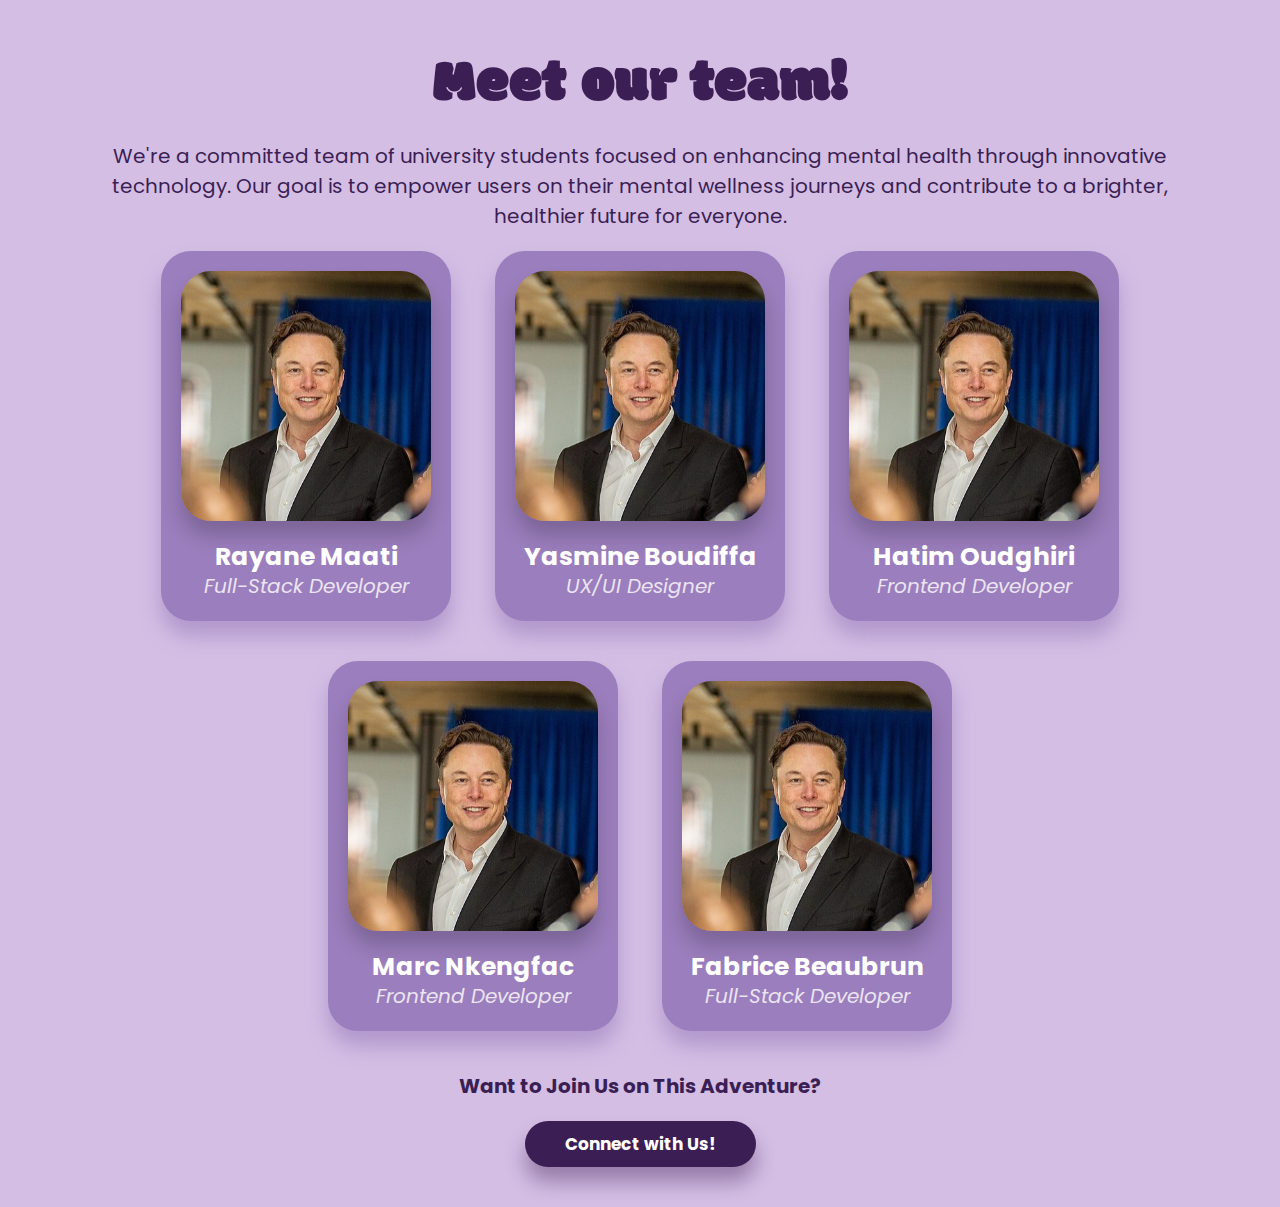
==== about.html @ d1cfefa1 "Responsiveness Fixed v2" ====
<!DOCTYPE html>
<html lang="en">
<head>
    <meta charset="UTF-8">
    <meta name="viewport" content="width=device-width, initial-scale=1.0">
    <title>About Us</title>
    <style>
        @import url('https://fonts.googleapis.com/css2?family=Modak&display=swap');
        @import url('https://fonts.googleapis.com/css2?family=Poppins:ital,wght@0,100;0,200;0,300;0,400;0,500;0,600;0,700;0,800;0,900;1,100;1,200;1,300;1,400;1,500;1,600;1,700;1,800;1,900&family=Rowdies:wght@300;400;700&display=swap');
        body{
            font-family: "Poppins";
            margin: 0;
            padding: 0;
            background-color: #D4BEE4;
        }
        .title{
            font-family: "Modak", system-ui;
            font-weight: 400;
            font-style: normal;

            font-size: 60px;
            text-align: center;
            color: #3B1E54;
        }
        .desc{
            margin: 0 90px;
            text-align: center;
            color: #3B1E54;
            font-family: "Poppins";
            font-size: 20px;
            margin-top: -30px;
        }
        .teamCards{
            text-align: center;
        }
        .memberCard{
            background-color: #9B7EBD;
            width: max-content;
            padding: 10px;
            border-radius: 30px;
            text-align: center;
            display: inline-block;
            color: white;
            margin: 20px;
            cursor: pointer;
            box-shadow: 0px 15px 20px rgba(155, 126, 189, .6);
            transition: transform .3s ease-in;
        }
        .memberCard:hover{
            background-color: rgba(155, 126, 189, .9);
            box-shadow: 0px 15px 20px rgba(155, 126, 189, .75);
            transition: ease-in-out;
            transform: translateY(-10px);
            transition: transform .3s ease-in;
        }
        .memberPic{
            width: 250px;
            height: 250px;
            border-radius: 30px;
            margin: 10px;
            box-shadow: 0px 15px 20px rgba(0, 0, 0, 0.2);
        }
        .memberName{
            font-size: 25px;
            font-weight: bold;
        }
        .memberPosition{
            font-size: 20px;
            margin: 10px;
            font-style: italic;
            opacity: .8;
            margin-top: -5px;
        }
        .joinUs button{
            background-color: #3B1E54;
            border: none;
            border-radius: 40px;
            padding: 10px 40px;
            font-size: 17px;
            box-shadow: 0px 15px 20px rgba(59, 30, 84, 0.4);
            font-weight: bold;
            color: white;
            font-family: "Poppins";
            cursor: pointer;
        }
        .joinUs button:hover{
            box-shadow: 0px 15px 20px rgba(59, 30, 84, .5);
            background-color: rgba(59, 30, 84, .95);
        }
        .joinUs p{
            font-size: 20px;
            color:  #3B1E54;
            font-weight: bold;
        }
        .footer{
            height: 40px;
        }
        @media only screen and (max-width: 600px) {
            .title{
                font-size: 50px;
                margin: 20px;
            }
            .desc{
                font-size: 15px;
                margin: 15px 30px;
            }
            .memberCard{
                transform: scale(0.85);
                margin: -10px;
            }
            .memberCard:hover{
                transform: scale(0.9);
            }
        }
    </style>
</head>
<body>
    <h1 class="title">Meet our team!</h1>
    <p class="desc">We're a committed team of university students focused on enhancing mental health through innovative technology. Our goal is to empower users on their mental wellness journeys and contribute to a brighter, healthier future for everyone.</p>
    <div class="teamCards">
        <div class="memberCard">
            <img class="memberPic" src="imgs/preview.jpg">
            <div class="memberName">Rayane Maati</div>
            <div class="memberPosition">Full-Stack Developer</div>
        </div>

        <div class="memberCard">
            <img class="memberPic" src="imgs/preview.jpg">
            <div class="memberName">Yasmine Boudiffa</div>
            <div class="memberPosition">UX/UI Designer</div>
        </div>

        <div class="memberCard">
            <img class="memberPic" src="imgs/preview.jpg">
            <div class="memberName">Hatim Oudghiri</div>
            <div class="memberPosition">Frontend Developer</div>
        </div>

        <div class="memberCard">
            <img class="memberPic" src="imgs/preview.jpg">
            <div class="memberName">Marc Nkengfac</div>
            <div class="memberPosition">Frontend Developer</div>
        </div>

        <div class="memberCard">
            <img class="memberPic" src="imgs/preview.jpg">
            <div class="memberName">Fabrice Beaubrun</div>
            <div class="memberPosition">Full-Stack Developer</div>
        </div>

        <div class="joinUs">
            <p>Want to Join Us on This Adventure?</p>
            <button onclick="location.href='./contact.html'">Connect with Us!</button>
        </div>
        <div class="footer">
        </div>
    </div>
</body>
</html>
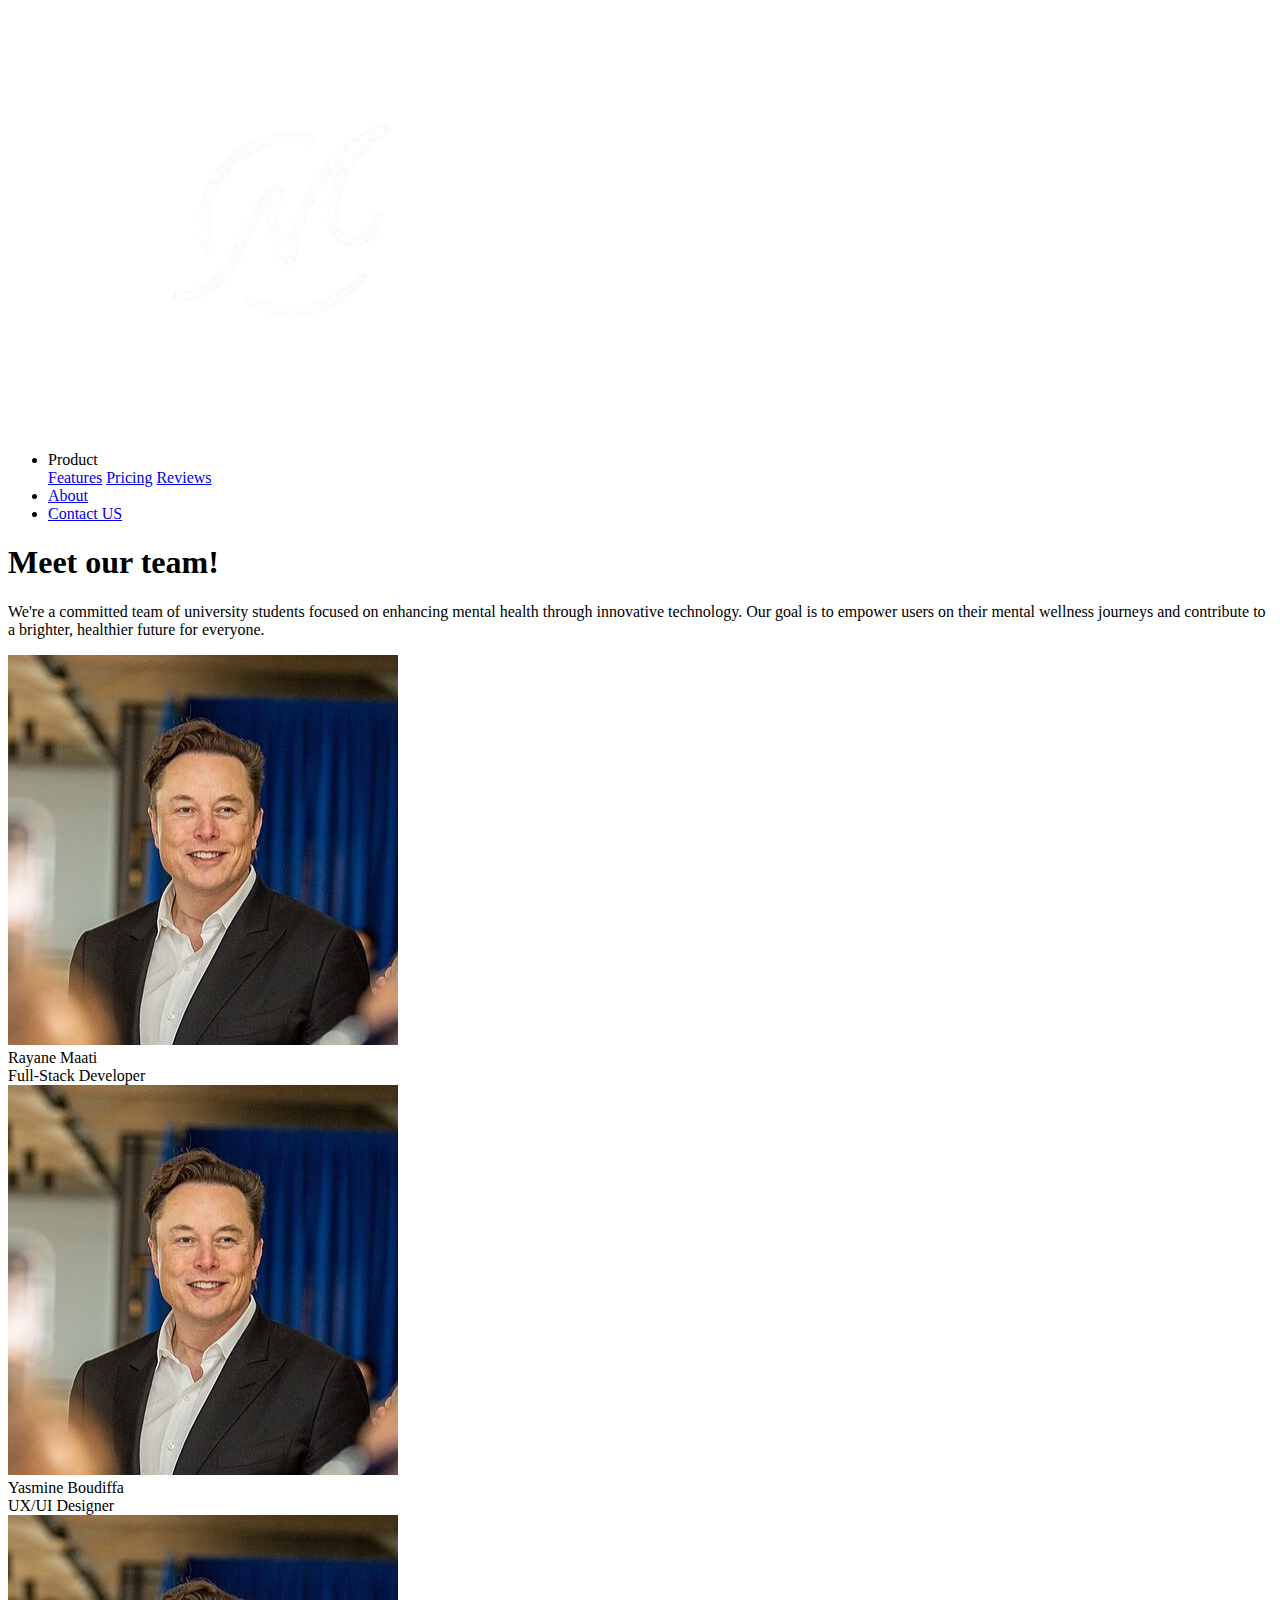
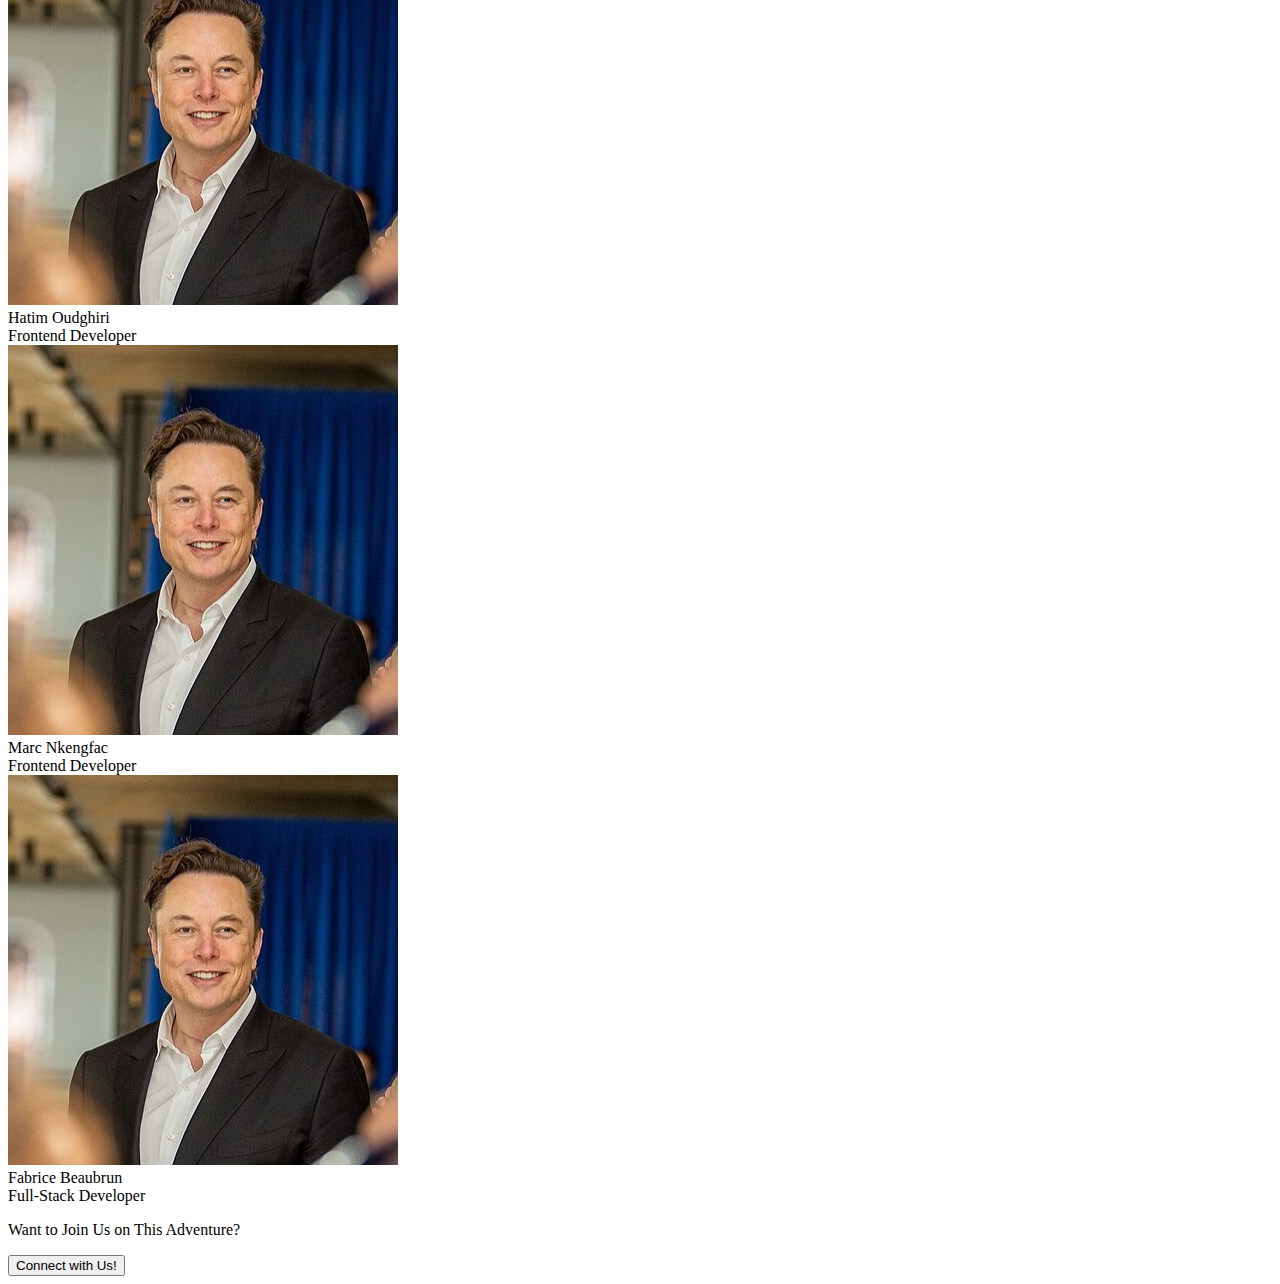
==== commit 9588448f: "NavBar added to about" ====
--- a/about.html
+++ b/about.html
@@ -4,117 +4,26 @@
     <meta charset="UTF-8">
     <meta name="viewport" content="width=device-width, initial-scale=1.0">
     <title>About Us</title>
-    <style>
-        @import url('https://fonts.googleapis.com/css2?family=Modak&display=swap');
-        @import url('https://fonts.googleapis.com/css2?family=Poppins:ital,wght@0,100;0,200;0,300;0,400;0,500;0,600;0,700;0,800;0,900;1,100;1,200;1,300;1,400;1,500;1,600;1,700;1,800;1,900&family=Rowdies:wght@300;400;700&display=swap');
-        body{
-            font-family: "Poppins";
-            margin: 0;
-            padding: 0;
-            background-color: #D4BEE4;
-        }
-        .title{
-            font-family: "Modak", system-ui;
-            font-weight: 400;
-            font-style: normal;
-
-            font-size: 60px;
-            text-align: center;
-            color: #3B1E54;
-        }
-        .desc{
-            margin: 0 90px;
-            text-align: center;
-            color: #3B1E54;
-            font-family: "Poppins";
-            font-size: 20px;
-            margin-top: -30px;
-        }
-        .teamCards{
-            text-align: center;
-        }
-        .memberCard{
-            background-color: #9B7EBD;
-            width: max-content;
-            padding: 10px;
-            border-radius: 30px;
-            text-align: center;
-            display: inline-block;
-            color: white;
-            margin: 20px;
-            cursor: pointer;
-            box-shadow: 0px 15px 20px rgba(155, 126, 189, .6);
-            transition: transform .3s ease-in;
-        }
-        .memberCard:hover{
-            background-color: rgba(155, 126, 189, .9);
-            box-shadow: 0px 15px 20px rgba(155, 126, 189, .75);
-            transition: ease-in-out;
-            transform: translateY(-10px);
-            transition: transform .3s ease-in;
-        }
-        .memberPic{
-            width: 250px;
-            height: 250px;
-            border-radius: 30px;
-            margin: 10px;
-            box-shadow: 0px 15px 20px rgba(0, 0, 0, 0.2);
-        }
-        .memberName{
-            font-size: 25px;
-            font-weight: bold;
-        }
-        .memberPosition{
-            font-size: 20px;
-            margin: 10px;
-            font-style: italic;
-            opacity: .8;
-            margin-top: -5px;
-        }
-        .joinUs button{
-            background-color: #3B1E54;
-            border: none;
-            border-radius: 40px;
-            padding: 10px 40px;
-            font-size: 17px;
-            box-shadow: 0px 15px 20px rgba(59, 30, 84, 0.4);
-            font-weight: bold;
-            color: white;
-            font-family: "Poppins";
-            cursor: pointer;
-        }
-        .joinUs button:hover{
-            box-shadow: 0px 15px 20px rgba(59, 30, 84, .5);
-            background-color: rgba(59, 30, 84, .95);
-        }
-        .joinUs p{
-            font-size: 20px;
-            color:  #3B1E54;
-            font-weight: bold;
-        }
-        .footer{
-            height: 40px;
-        }
-        @media only screen and (max-width: 600px) {
-            .title{
-                font-size: 50px;
-                margin: 20px;
-            }
-            .desc{
-                font-size: 15px;
-                margin: 15px 30px;
-            }
-            .memberCard{
-                transform: scale(0.85);
-                margin: -10px;
-            }
-            .memberCard:hover{
-                transform: scale(0.9);
-            }
-        }
-    </style>
+    <link rel="stylesheet" href="styles/about.css">
+    <link rel="stylesheet" href="styles/nav.css">
 </head>
 <body>
+    <nav>
+        <img src="imgs/logo.png">
+        <ul>
+            <li id="productLi">
+                <a>Product</a>
+                <div class="dropContent">
+                    <a href="features.html">Features</a>
+                    <a href="pricing.html">Pricing</a>
+                    <a href="review.html">Reviews</a>
+                </div>
+            </li>
+            <li><a href="about.html">About</a></li>
+            <li><a href="contact.html">Contact US</a></li>
+        </ul>
+    </nav>
+
     <h1 class="title">Meet our team!</h1>
     <p class="desc">We're a committed team of university students focused on enhancing mental health through innovative technology. Our goal is to empower users on their mental wellness journeys and contribute to a brighter, healthier future for everyone.</p>
     <div class="teamCards">
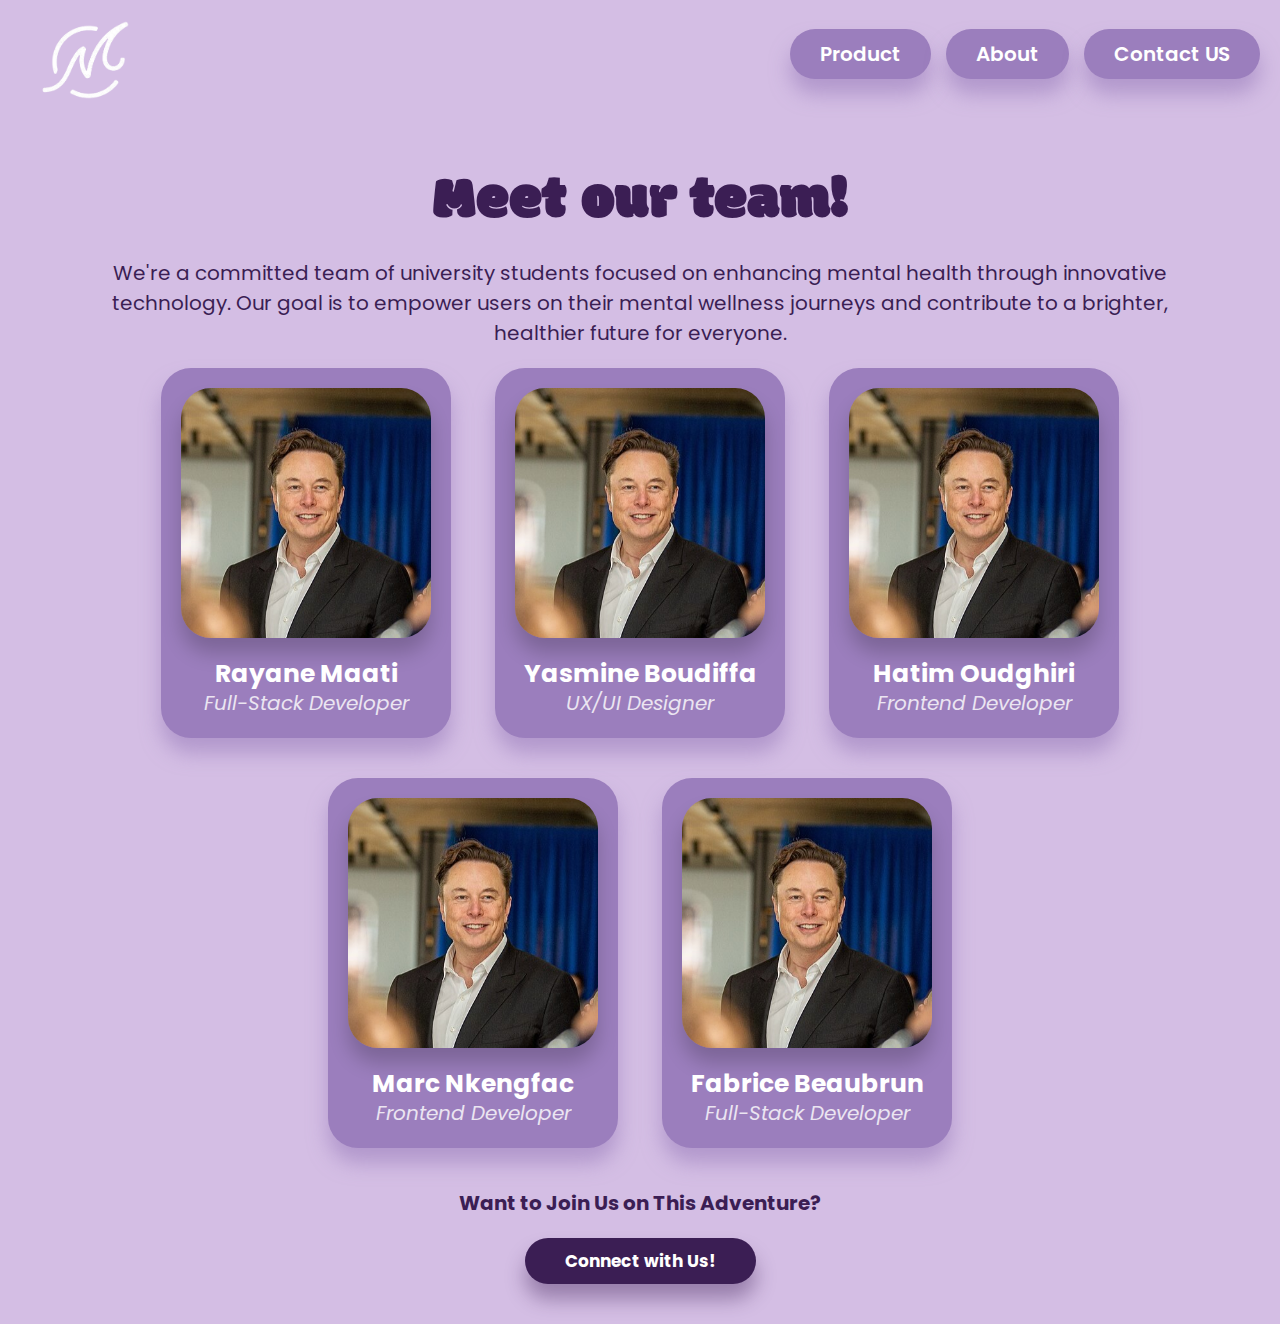
==== commit ce00093d: "Some nav issues solved!" ====
--- a/about.html
+++ b/about.html
@@ -9,7 +9,7 @@
 </head>
 <body>
     <nav>
-        <img src="imgs/logo.png">
+        <a href="index.html"><img src="imgs/logo.png"></a>
         <ul>
             <li id="productLi">
                 <a>Product</a>
--- a/styles/about.css
+++ b/styles/about.css
@@ -0,0 +1,112 @@
+@import url('https://fonts.googleapis.com/css2?family=Modak&display=swap');
+@import url('https://fonts.googleapis.com/css2?family=Poppins:ital,wght@0,100;0,200;0,300;0,400;0,500;0,600;0,700;0,800;0,900;1,100;1,200;1,300;1,400;1,500;1,600;1,700;1,800;1,900&family=Rowdies:wght@300;400;700&display=swap');
+body{
+    font-family: "Poppins";
+    margin: 0;
+    padding: 0;
+    background-color: #D4BEE4;
+}
+.title{
+    font-family: "Modak", system-ui;
+    font-weight: 400;
+    font-style: normal;
+
+    font-size: 60px;
+    text-align: center;
+    color: #3B1E54;
+}
+.desc{
+    margin: 0 90px;
+    text-align: center;
+    color: #3B1E54;
+    font-family: "Poppins";
+    font-size: 20px;
+    margin-top: -30px;
+}
+.teamCards{
+    text-align: center;
+}
+.memberCard{
+    background-color: #9B7EBD;
+    width: max-content;
+    padding: 10px;
+    border-radius: 30px;
+    text-align: center;
+    display: inline-block;
+    color: white;
+    margin: 20px;
+    cursor: pointer;
+    box-shadow: 0px 15px 20px rgba(155, 126, 189, .6);
+    transition: transform .3s ease-in;
+}
+.memberCard:hover{
+    background-color: rgba(155, 126, 189, .9);
+    box-shadow: 0px 15px 20px rgba(155, 126, 189, .75);
+    transition: ease-in-out;
+    transform: translateY(-10px);
+    transition: transform .3s ease-in;
+}
+.memberPic{
+    width: 250px;
+    height: 250px;
+    border-radius: 30px;
+    margin: 10px;
+    box-shadow: 0px 15px 20px rgba(0, 0, 0, 0.2);
+}
+.memberName{
+    font-size: 25px;
+    font-weight: bold;
+}
+.memberPosition{
+    font-size: 20px;
+    margin: 10px;
+    font-style: italic;
+    opacity: .8;
+    margin-top: -5px;
+}
+.joinUs button{
+    background-color: #3B1E54;
+    border: none;
+    border-radius: 40px;
+    padding: 10px 40px;
+    font-size: 17px;
+    box-shadow: 0px 15px 20px rgba(59, 30, 84, 0.4);
+    font-weight: bold;
+    color: white;
+    font-family: "Poppins";
+    cursor: pointer;
+}
+.joinUs button:hover{
+    box-shadow: 0px 15px 20px rgba(59, 30, 84, .5);
+    background-color: rgba(59, 30, 84, .95);
+}
+.joinUs p{
+    font-size: 20px;
+    color:  #3B1E54;
+    font-weight: bold;
+}
+.footer{
+    height: 40px;
+}
+@media only screen and (max-width: 600px) {
+    .title{
+        font-size: 50px;
+        margin: 20px;
+    }
+    .desc{
+        font-size: 18px;
+        margin: 15px 30px;
+    }
+    .memberCard{
+        transform: scale(0.85);
+        margin: -10px;
+    }
+    .memberCard:hover{
+        transform: scale(0.9);
+    }
+    .joinUs p{
+        font-size: 18px;
+        margin-left: 10px;
+        margin-right: 10px;
+    }
+}--- a/styles/nav.css
+++ b/styles/nav.css
@@ -0,0 +1,69 @@
+nav{
+    width: 100%;
+    display: flex;
+    align-items: center;
+    justify-content: space-between;
+}
+nav img{
+    width: 100px;
+    height: 100px;
+    display: inline-block;
+    margin-top: 10px;
+    margin-left: 40px;
+    cursor: pointer;
+}
+nav img:hover{
+    transform: scale(1.1);
+    transition: transform .3s ease-in;
+}
+nav ul{
+    display: inline-block;
+    margin: 10px;
+    font-size: 20px;
+    color: white;
+}
+nav a{
+    text-decoration: none;
+    color: white;
+    font-weight: 550;
+}
+li{
+    display: inline-block;
+    padding: 10px;
+    background-color: #9B7EBD;
+    border-radius: 30px;
+    padding-left: 30px;
+    padding-right: 30px;
+    margin-right: 10px;
+    margin-bottom: 10px;
+    cursor: pointer;
+    box-shadow: 0px 15px 20px rgba(155, 126, 189, .6);
+}
+li:hover{
+    background-color: rgba(59, 30, 84, 0.9);
+}
+#productLi:hover .dropContent{
+    display: block;
+}
+.dropContent{
+    display: none;
+    position: absolute;
+    border-radius: 30px;
+    padding-left: 31px;
+    margin-left: -30px;
+    background-color: #9B7EBD;
+    border-radius: 30px;
+}
+.dropContent a{
+    display: block;
+    background-color: #9B7EBD;
+    padding: 10px;
+    padding-left: 30px;
+    padding-right: 20px;
+    margin-left: -30px;
+    border-radius: 30px;
+    }
+.dropContent a:hover{
+    display: block;
+    background-color: rgba(59, 30, 84, 0.9);
+}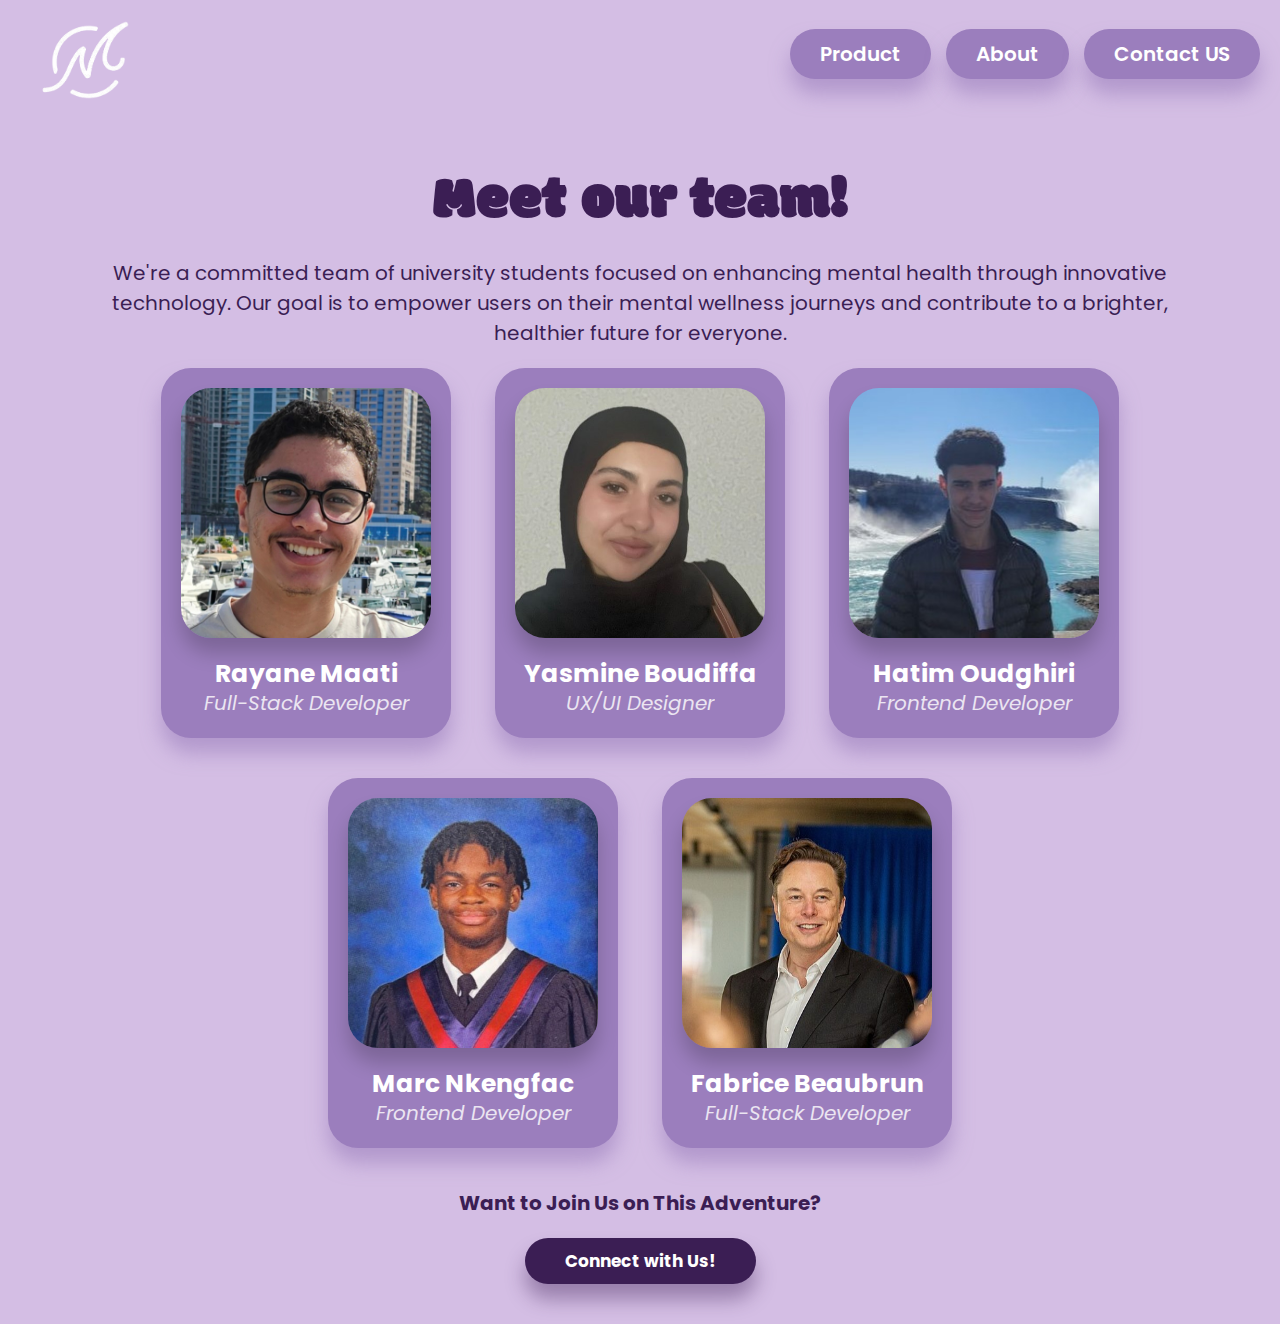
==== commit 219b85e1: "Team Members Imgs Added!" ====
--- a/about.html
+++ b/about.html
@@ -28,25 +28,25 @@
     <p class="desc">We're a committed team of university students focused on enhancing mental health through innovative technology. Our goal is to empower users on their mental wellness journeys and contribute to a brighter, healthier future for everyone.</p>
     <div class="teamCards">
         <div class="memberCard">
-            <img class="memberPic" src="imgs/preview.jpg">
+            <img class="memberPic" src="imgs/m1.jpg">
             <div class="memberName">Rayane Maati</div>
             <div class="memberPosition">Full-Stack Developer</div>
         </div>
 
         <div class="memberCard">
-            <img class="memberPic" src="imgs/preview.jpg">
+            <img class="memberPic" src="imgs/m2.jpg">
             <div class="memberName">Yasmine Boudiffa</div>
             <div class="memberPosition">UX/UI Designer</div>
         </div>
 
         <div class="memberCard">
-            <img class="memberPic" src="imgs/preview.jpg">
+            <img class="memberPic" src="imgs/m3.jpg">
             <div class="memberName">Hatim Oudghiri</div>
             <div class="memberPosition">Frontend Developer</div>
         </div>
 
         <div class="memberCard">
-            <img class="memberPic" src="imgs/preview.jpg">
+            <img class="memberPic" src="imgs/m4.jpg">
             <div class="memberName">Marc Nkengfac</div>
             <div class="memberPosition">Frontend Developer</div>
         </div>
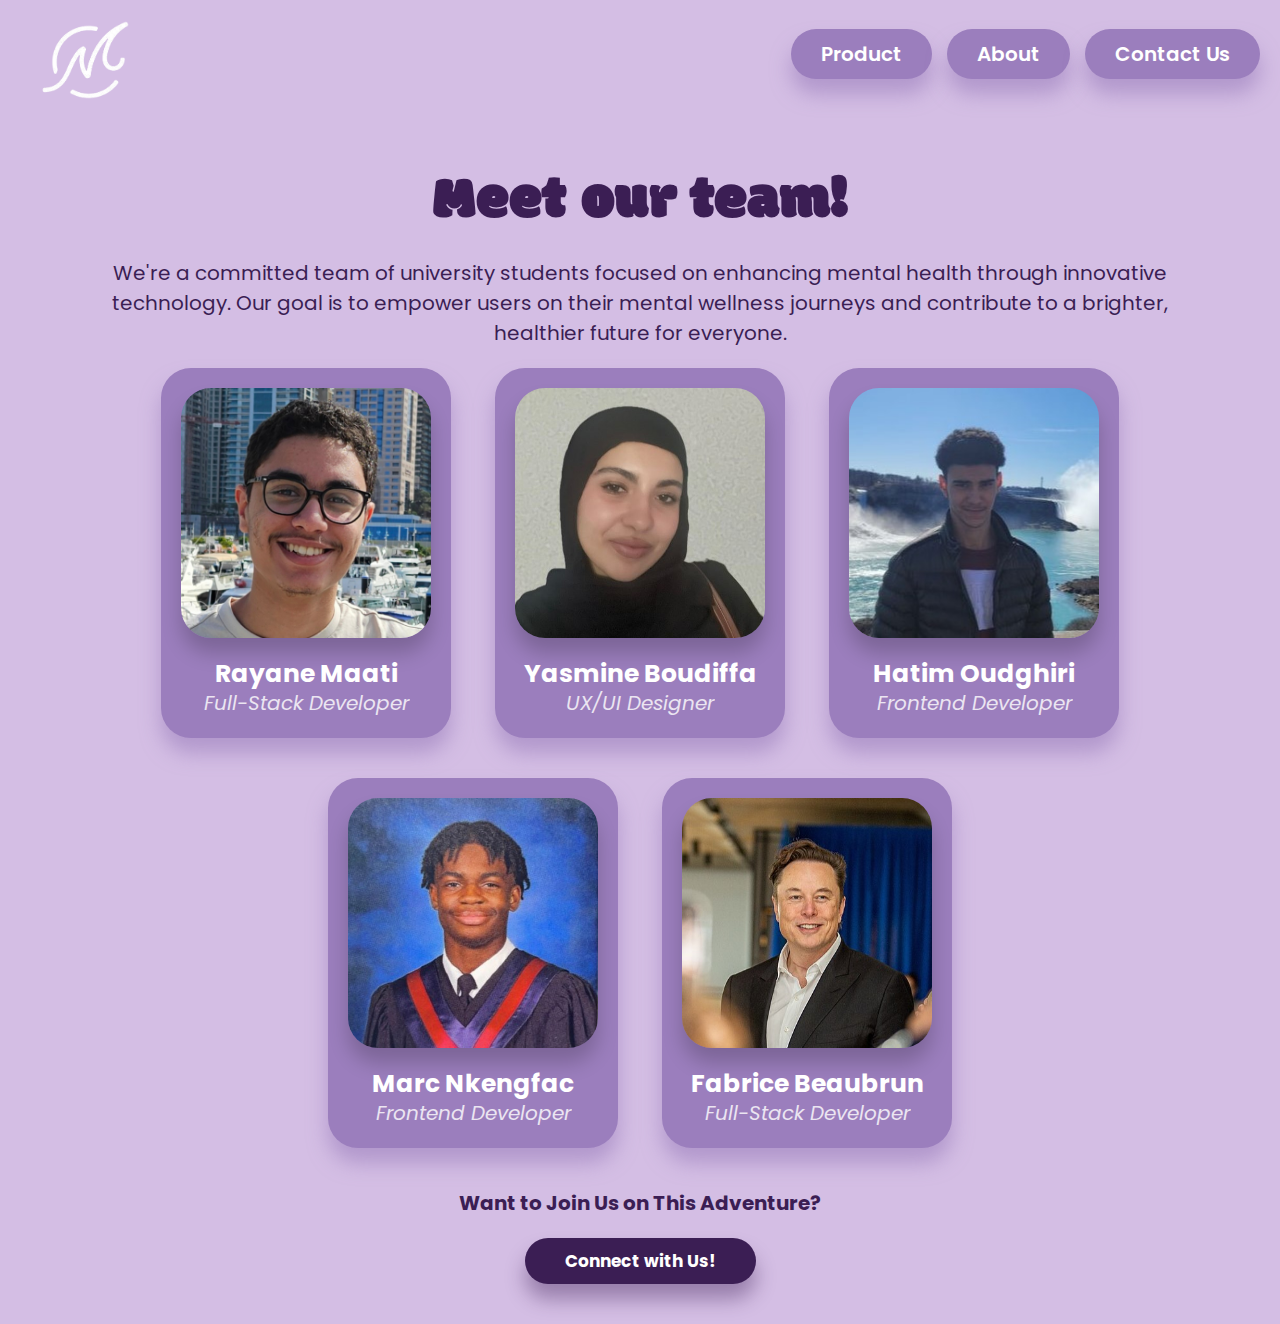
==== commit 3c358637: "Created contact.css and changed Contact US to Contact Us" ====
--- a/about.html
+++ b/about.html
@@ -20,7 +20,7 @@
                 </div>
             </li>
             <li><a href="about.html">About</a></li>
-            <li><a href="contact.html">Contact US</a></li>
+            <li><a href="contact.html">Contact Us</a></li>
         </ul>
     </nav>
 
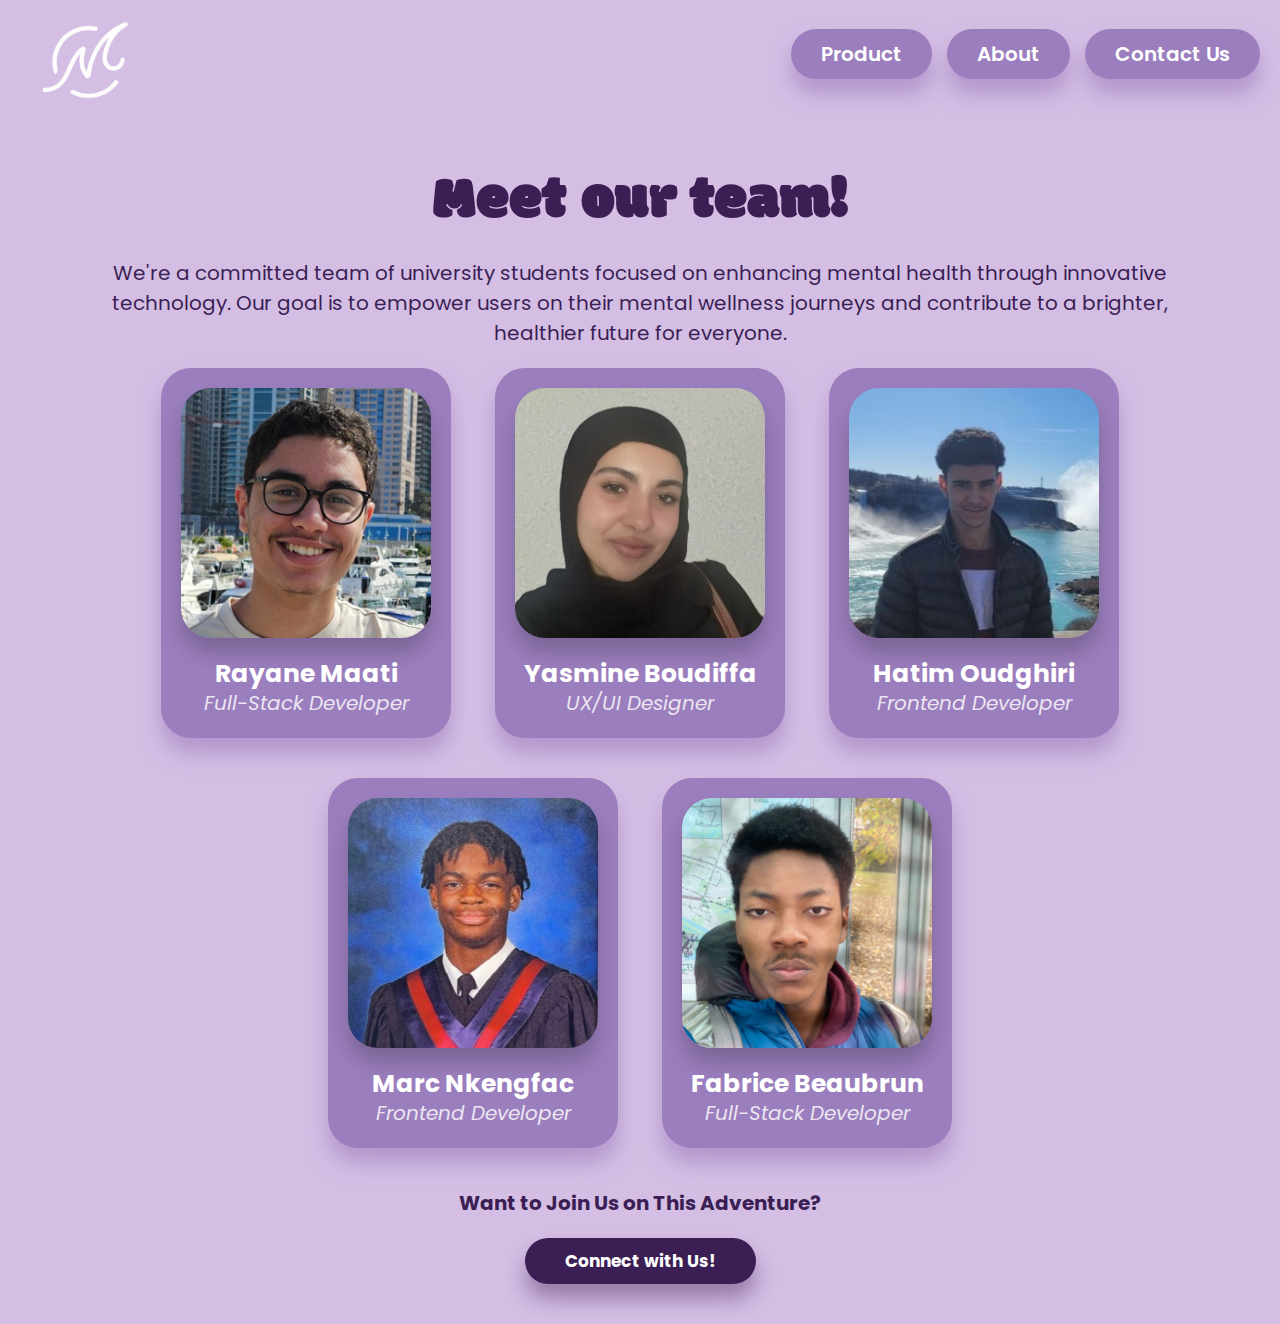
==== commit 3c742ab8: "Member 5 Img Added !" ====
--- a/about.html
+++ b/about.html
@@ -6,6 +6,7 @@
     <title>About Us</title>
     <link rel="stylesheet" href="styles/about.css">
     <link rel="stylesheet" href="styles/nav.css">
+    <link rel="icon" type="image/x-icon" href="imgs/favicon_logo.png">
 </head>
 <body>
     <nav>
@@ -52,7 +53,7 @@
         </div>
 
         <div class="memberCard">
-            <img class="memberPic" src="imgs/preview.jpg">
+            <img class="memberPic" src="imgs/m5.jpg">
             <div class="memberName">Fabrice Beaubrun</div>
             <div class="memberPosition">Full-Stack Developer</div>
         </div>
